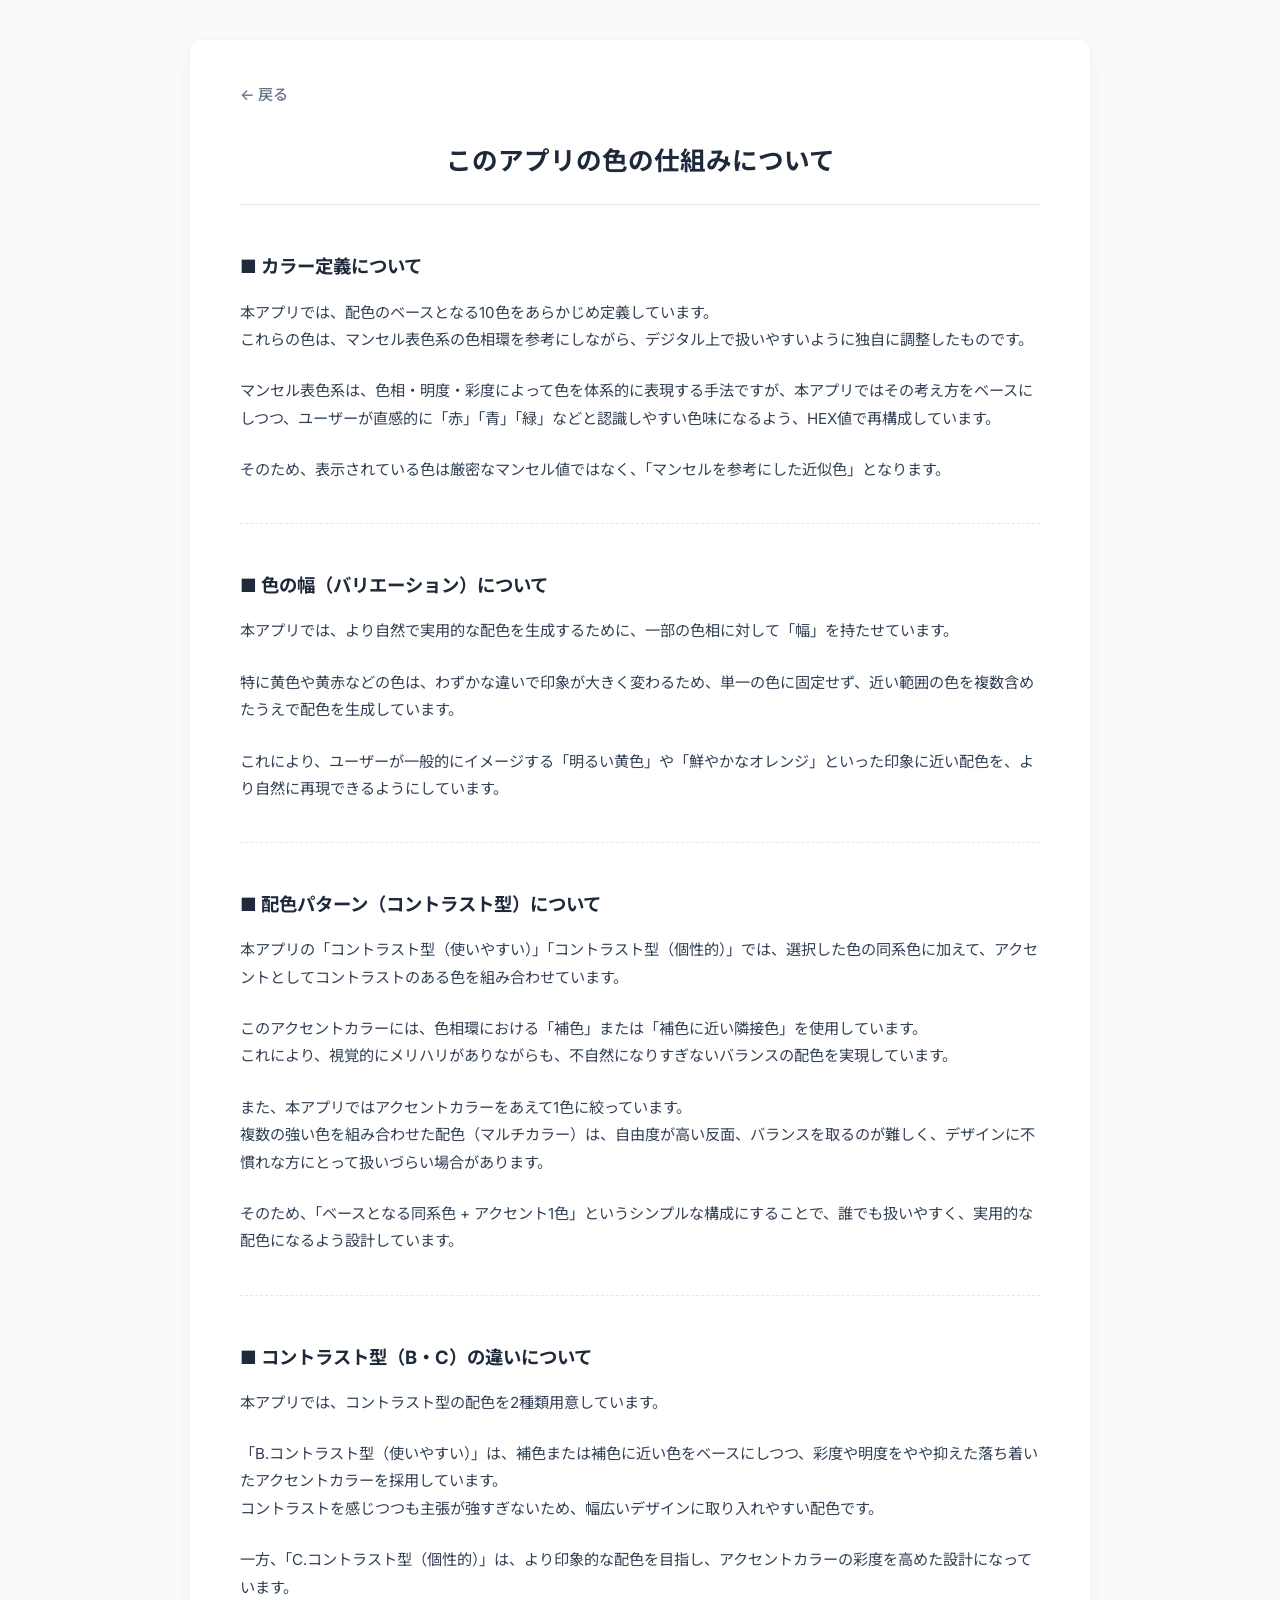
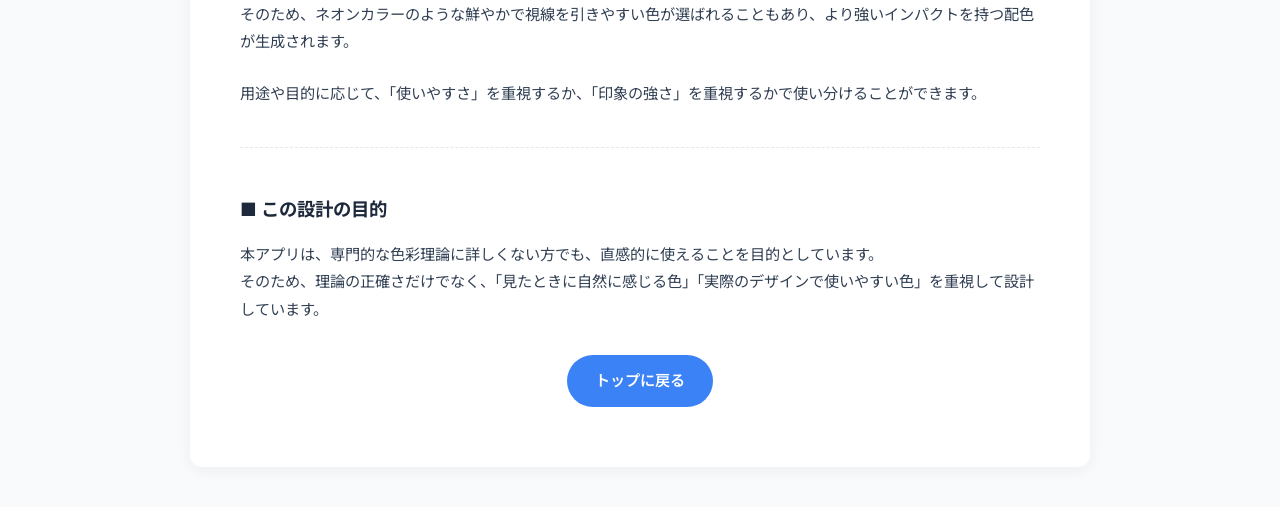
==== about-colors.html @ a5daa7b3 "Add files via upload" ====
<!DOCTYPE html>
<html lang="ja">
<head>
    <meta charset="UTF-8">
    <meta name="viewport" content="width=device-width, initial-scale=1.0">
    <title>このアプリの色の仕組みについて</title>
    <link href="https://fonts.googleapis.com/css2?family=Inter:wght@400;500;600;700&family=Noto+Sans+JP:wght@400;500;700&display=swap" rel="stylesheet">
    <style>
        :root {
            --bg-color: #f8fafc;
            --card-bg: #ffffff;
            --text-main: #1e293b;
            --text-muted: #64748b;
            --primary: #3b82f6;
            --border: #e2e8f0;
        }
        body {
            font-family: 'Inter', 'Noto Sans JP', sans-serif;
            margin: 0;
            padding: 40px 20px;
            background-color: var(--bg-color);
            color: var(--text-main);
            line-height: 1.8;
            -webkit-font-smoothing: antialiased;
        }
        .container {
            max-width: 800px;
            margin: 0 auto;
            background: var(--card-bg);
            padding: 40px 50px;
            border-radius: 12px;
            box-shadow: 0 4px 15px rgba(0,0,0,0.05);
        }
        .back-link {
            display: inline-flex;
            align-items: center;
            color: var(--text-muted);
            text-decoration: none;
            font-weight: 500;
            font-size: 0.95rem;
            margin-bottom: 20px;
            transition: color 0.2s ease;
        }
        .back-link:hover {
            color: var(--primary);
            text-decoration: underline;
        }
        h1 {
            font-size: 1.6rem;
            font-weight: 700;
            text-align: center;
            margin-top: 10px;
            margin-bottom: 40px;
            padding-bottom: 20px;
            border-bottom: 1px solid var(--border);
        }
        h2 {
            font-size: 1.15rem;
            font-weight: 700;
            margin-top: 45px;
            margin-bottom: 15px;
            color: var(--text-main);
        }
        p {
            font-size: 0.95rem;
            color: #334155;
            margin-top: 0;
            margin-bottom: 1.5rem;
        }
        hr {
            border: none;
            border-top: 1px dashed var(--border);
            margin: 40px 0;
        }
        .btn-top {
            display: inline-block;
            background-color: var(--primary);
            color: #ffffff;
            text-decoration: none;
            padding: 12px 28px;
            border-radius: 50px;
            font-weight: 600;
            font-size: 0.95rem;
            transition: background-color 0.2s ease, transform 0.2s ease;
        }
        .btn-top:hover {
            background-color: #2563eb;
            transform: translateY(-2px);
        }
        .btn-container {
            text-align: center;
            margin-top: 32px;
            margin-bottom: 20px;
        }
        @media (max-width: 768px) {
            body { padding: 20px 15px; }
            .container { padding: 30px 20px; }
            h1 { font-size: 1.3rem; }
            h2 { font-size: 1.05rem; margin-top: 35px; margin-bottom: 10px; }
            p { font-size: 0.9rem; margin-bottom: 1.2rem; }
            .back-link { font-size: 0.9rem; }
        }
    </style>
</head>
<body>
    <div class="container">
        <a href="index.html" class="back-link">← 戻る</a>
        
        <h1>このアプリの色の仕組みについて</h1>

        <h2>■ カラー定義について</h2>
        <p>本アプリでは、配色のベースとなる10色をあらかじめ定義しています。<br>
        これらの色は、マンセル表色系の色相環を参考にしながら、デジタル上で扱いやすいように独自に調整したものです。</p>

        <p>マンセル表色系は、色相・明度・彩度によって色を体系的に表現する手法ですが、本アプリではその考え方をベースにしつつ、ユーザーが直感的に「赤」「青」「緑」などと認識しやすい色味になるよう、HEX値で再構成しています。</p>

        <p>そのため、表示されている色は厳密なマンセル値ではなく、「マンセルを参考にした近似色」となります。</p>

        <hr>

        <h2>■ 色の幅（バリエーション）について</h2>
        <p>本アプリでは、より自然で実用的な配色を生成するために、一部の色相に対して「幅」を持たせています。</p>

        <p>特に黄色や黄赤などの色は、わずかな違いで印象が大きく変わるため、単一の色に固定せず、近い範囲の色を複数含めたうえで配色を生成しています。</p>

        <p>これにより、ユーザーが一般的にイメージする「明るい黄色」や「鮮やかなオレンジ」といった印象に近い配色を、より自然に再現できるようにしています。</p>

        <hr>

        <h2>■ 配色パターン（コントラスト型）について</h2>
        <p>本アプリの「コントラスト型（使いやすい）」「コントラスト型（個性的）」では、選択した色の同系色に加えて、アクセントとしてコントラストのある色を組み合わせています。</p>

        <p>このアクセントカラーには、色相環における「補色」または「補色に近い隣接色」を使用しています。<br>
        これにより、視覚的にメリハリがありながらも、不自然になりすぎないバランスの配色を実現しています。</p>

        <p>また、本アプリではアクセントカラーをあえて1色に絞っています。<br>
        複数の強い色を組み合わせた配色（マルチカラー）は、自由度が高い反面、バランスを取るのが難しく、デザインに不慣れな方にとって扱いづらい場合があります。</p>

        <p>そのため、「ベースとなる同系色 + アクセント1色」というシンプルな構成にすることで、誰でも扱いやすく、実用的な配色になるよう設計しています。</p>

        <hr>

        <h2>■ コントラスト型（B・C）の違いについて</h2>
        <p>本アプリでは、コントラスト型の配色を2種類用意しています。</p>

        <p>「B.コントラスト型（使いやすい）」は、補色または補色に近い色をベースにしつつ、彩度や明度をやや抑えた落ち着いたアクセントカラーを採用しています。<br>
        コントラストを感じつつも主張が強すぎないため、幅広いデザインに取り入れやすい配色です。</p>

        <p>一方、「C.コントラスト型（個性的）」は、より印象的な配色を目指し、アクセントカラーの彩度を高めた設計になっています。<br>
        そのため、ネオンカラーのような鮮やかで視線を引きやすい色が選ばれることもあり、より強いインパクトを持つ配色が生成されます。</p>

        <p>用途や目的に応じて、「使いやすさ」を重視するか、「印象の強さ」を重視するかで使い分けることができます。</p>

        <hr>

        <h2>■ この設計の目的</h2>
        <p>本アプリは、専門的な色彩理論に詳しくない方でも、直感的に使えることを目的としています。<br>
        そのため、理論の正確さだけでなく、「見たときに自然に感じる色」「実際のデザインで使いやすい色」を重視して設計しています。</p>

        <div class="btn-container">
            <a href="index.html" class="btn-top">トップに戻る</a>
        </div>
    </div>
</body>
</html>
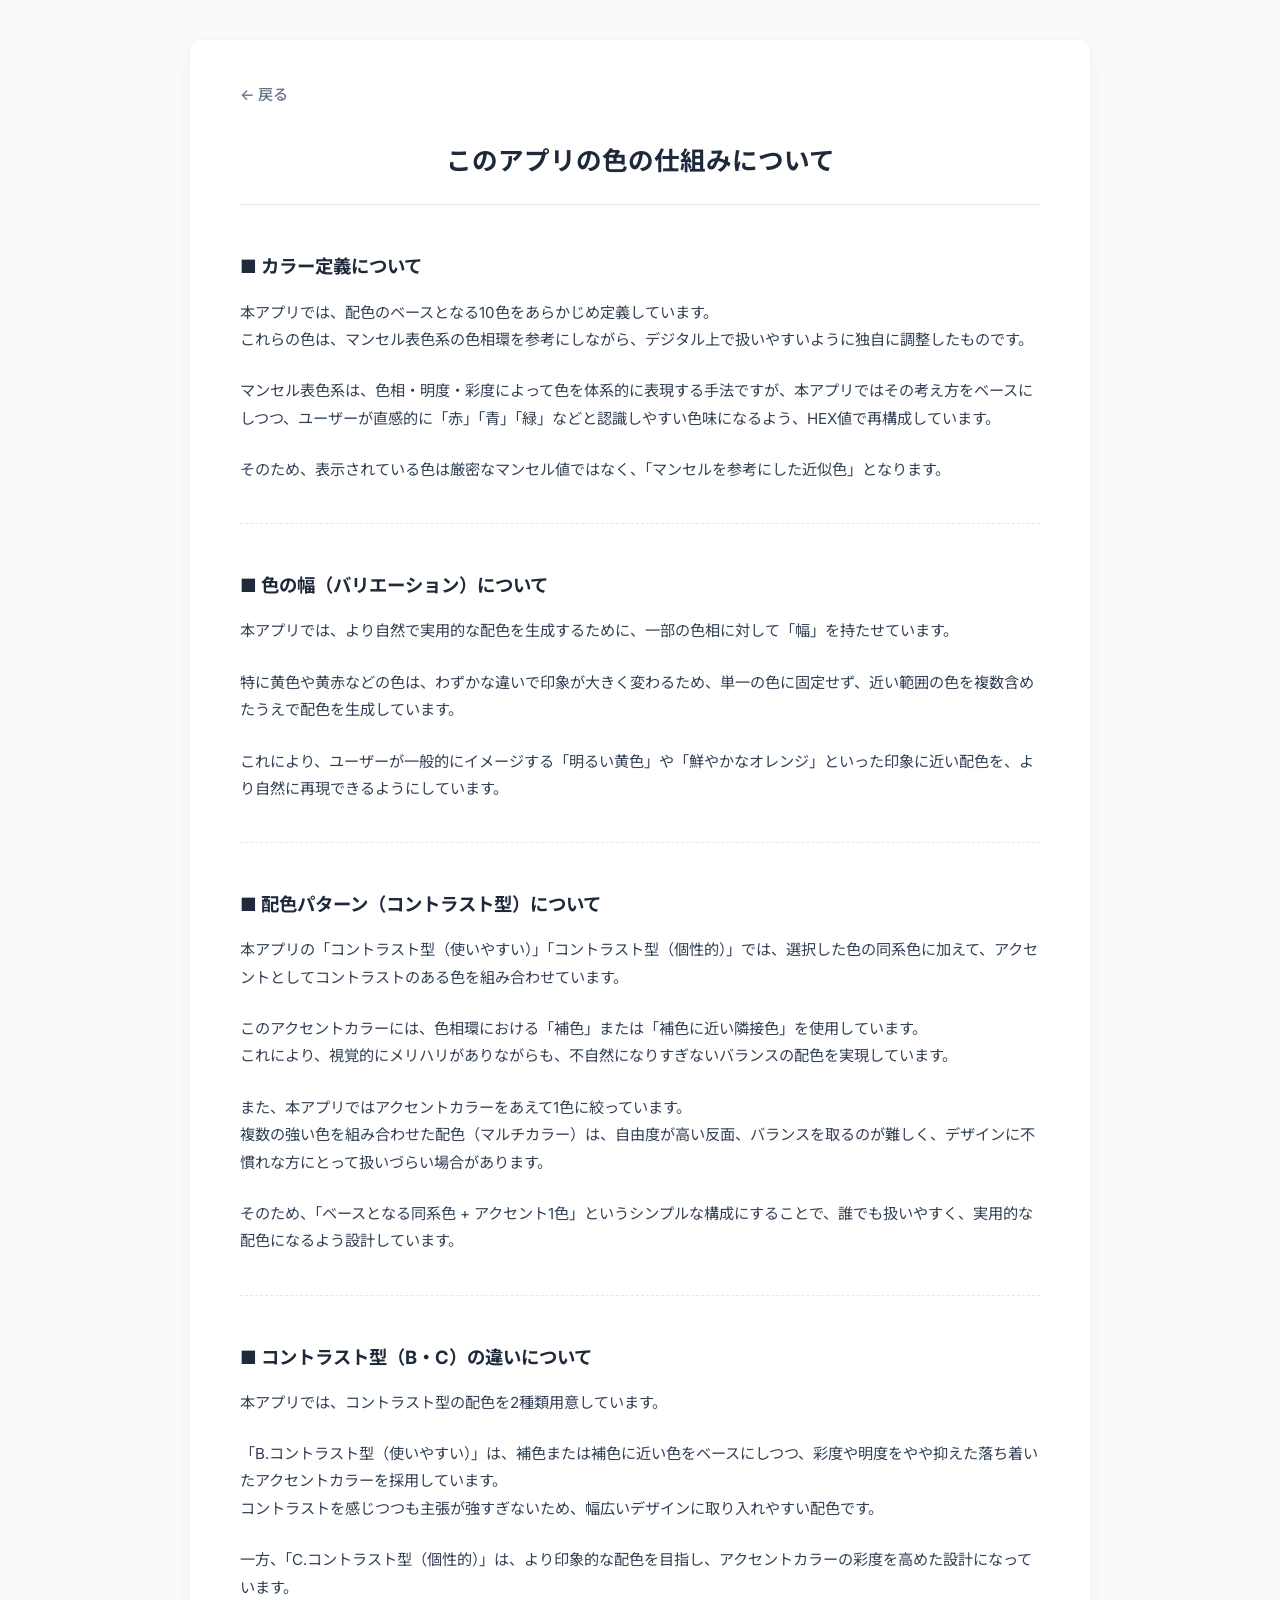
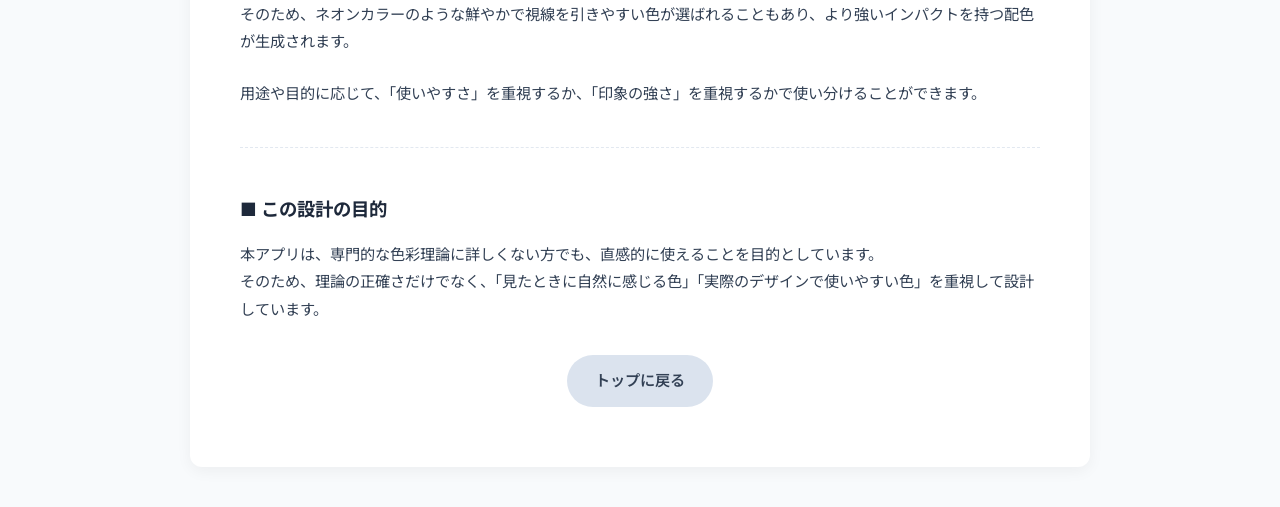
==== commit 11780df6: "Add files via upload" ====
--- a/about-colors.html
+++ b/about-colors.html
@@ -74,8 +74,8 @@
         }
         .btn-top {
             display: inline-block;
-            background-color: var(--primary);
-            color: #ffffff;
+            background-color: #DBE3EE;
+            color: #334155;
             text-decoration: none;
             padding: 12px 28px;
             border-radius: 50px;
@@ -84,7 +84,7 @@
             transition: background-color 0.2s ease, transform 0.2s ease;
         }
         .btn-top:hover {
-            background-color: #2563eb;
+            background-color: #DBE3EE;
             transform: translateY(-2px);
         }
         .btn-container {
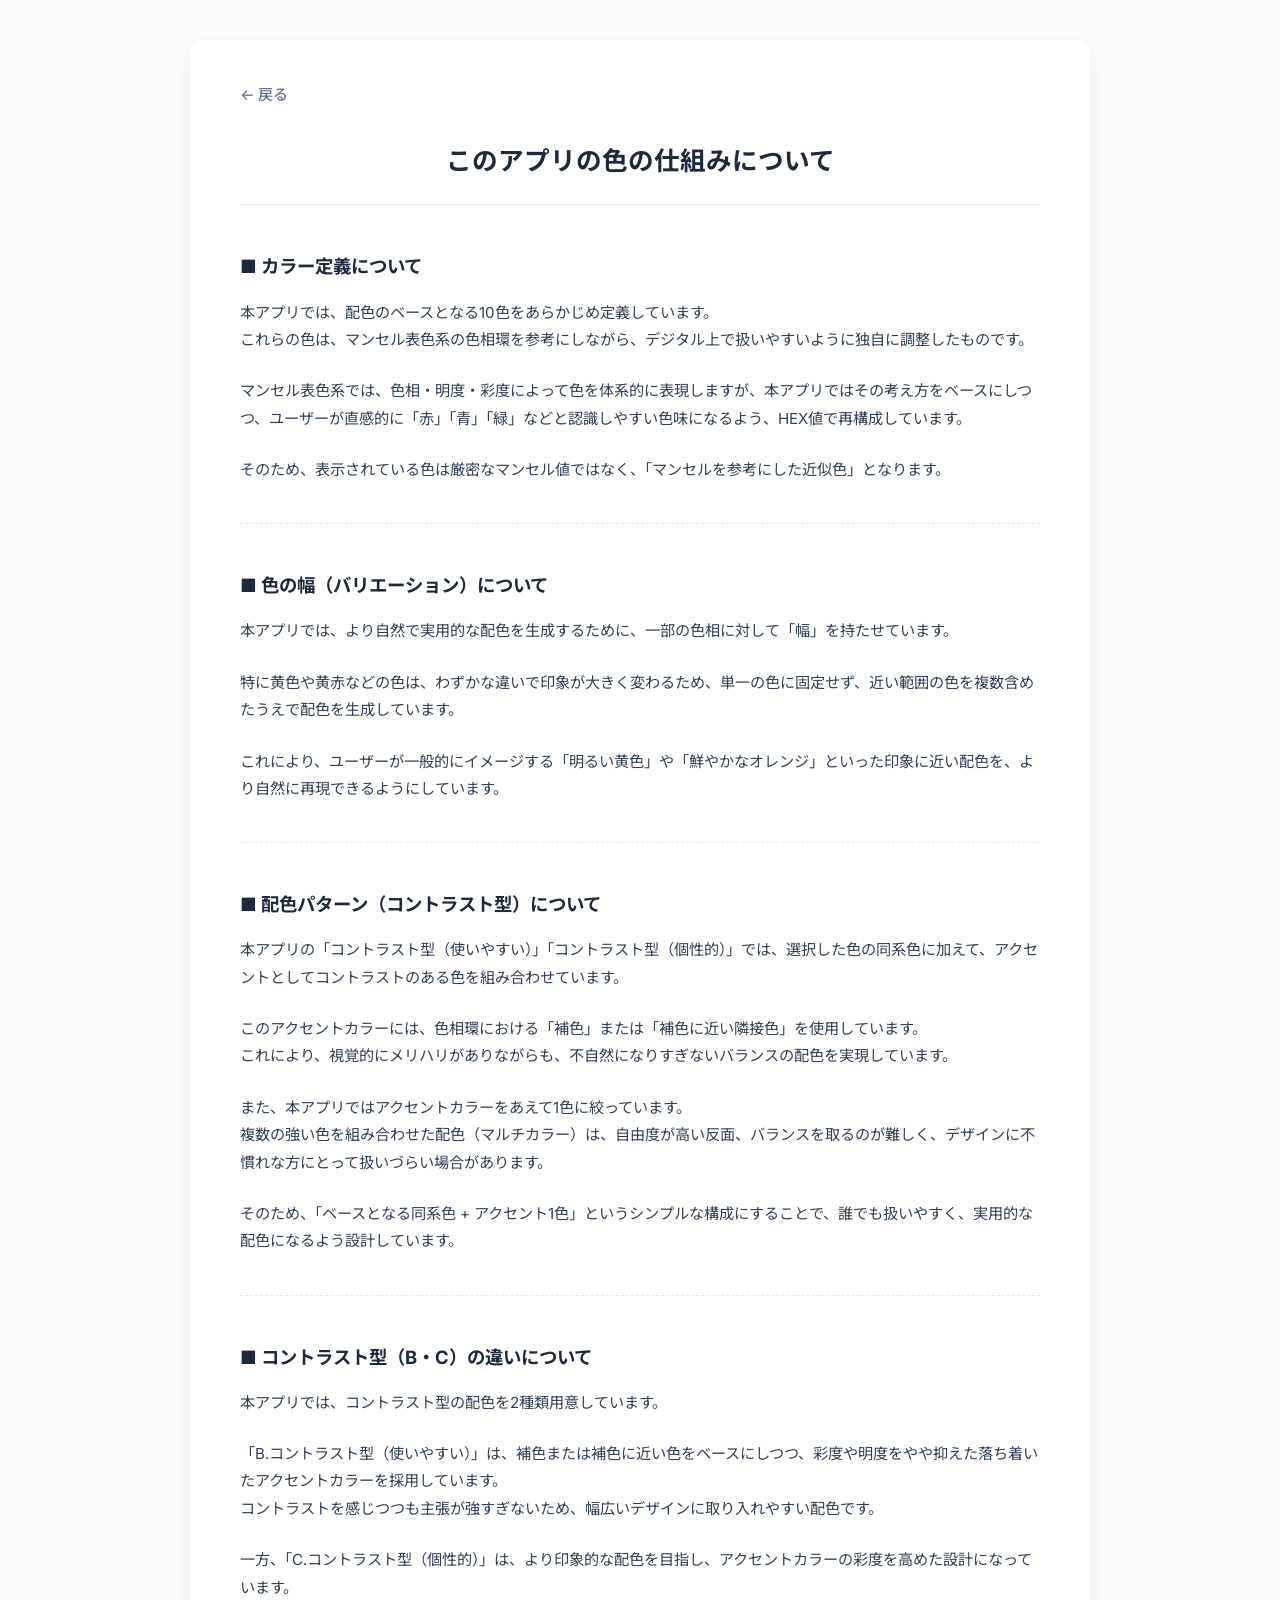
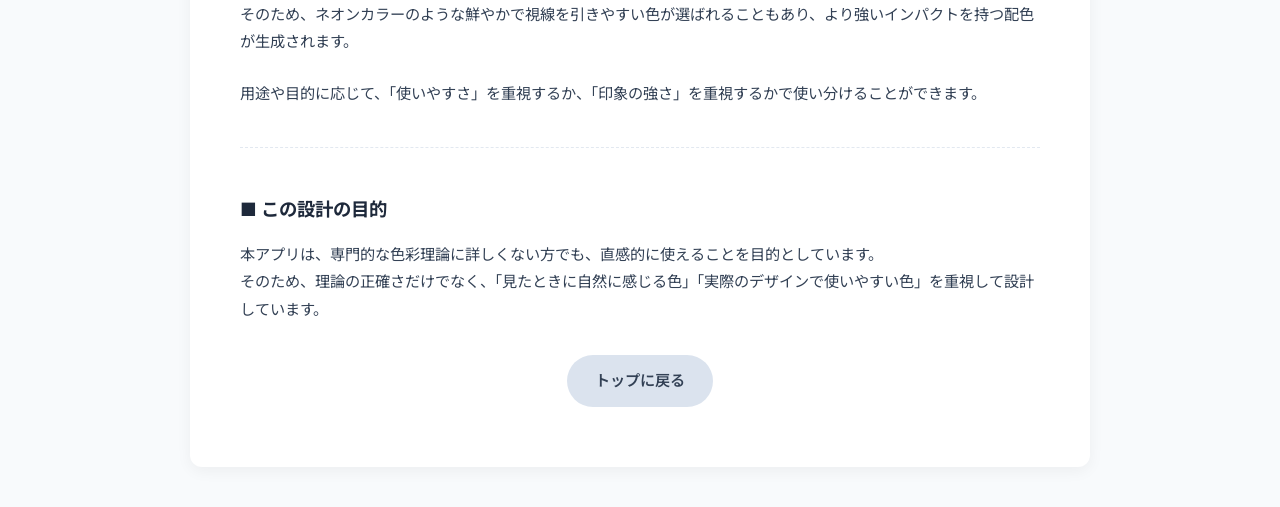
==== commit 9d4adf86: "Add files via upload" ====
--- a/about-colors.html
+++ b/about-colors.html
@@ -112,7 +112,7 @@
         <p>本アプリでは、配色のベースとなる10色をあらかじめ定義しています。<br>
         これらの色は、マンセル表色系の色相環を参考にしながら、デジタル上で扱いやすいように独自に調整したものです。</p>
 
-        <p>マンセル表色系は、色相・明度・彩度によって色を体系的に表現する手法ですが、本アプリではその考え方をベースにしつつ、ユーザーが直感的に「赤」「青」「緑」などと認識しやすい色味になるよう、HEX値で再構成しています。</p>
+        <p>マンセル表色系では、色相・明度・彩度によって色を体系的に表現しますが、本アプリではその考え方をベースにしつつ、ユーザーが直感的に「赤」「青」「緑」などと認識しやすい色味になるよう、HEX値で再構成しています。</p>
 
         <p>そのため、表示されている色は厳密なマンセル値ではなく、「マンセルを参考にした近似色」となります。</p>
 
